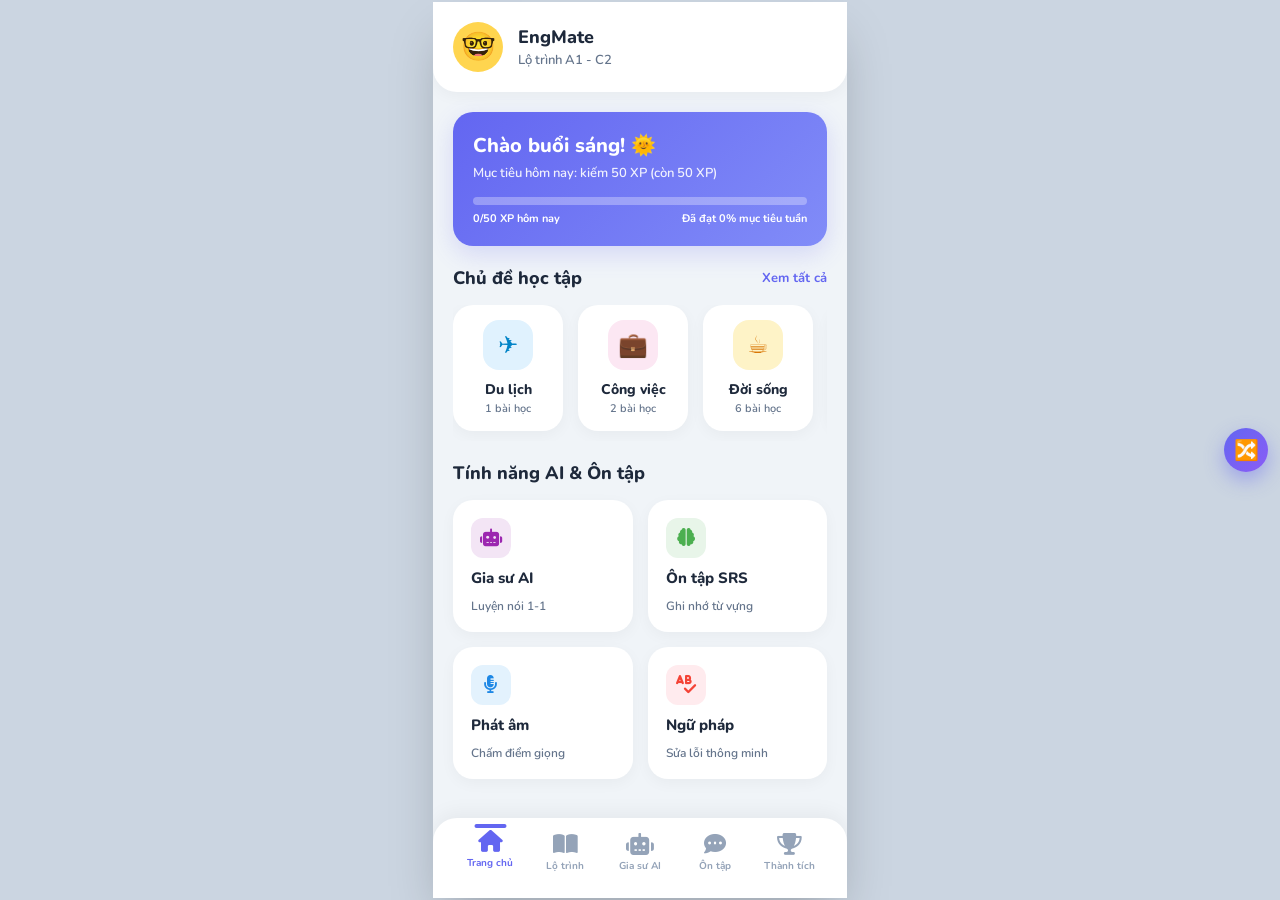
==== ai-tutor.html @ 574940b9 "EngMate: app học tiếng Anh thông minh (web + Python + Android) - Web app (HTML/CSS/JS, PWA offline):" ====
<!DOCTYPE html>
<html lang="vi">
<head>
  <meta charset="UTF-8">
  <meta name="viewport" content="width=device-width, initial-scale=1.0">
  <meta name="theme-color" content="#6366f1">
  <title>EngMate - Học Tiếng Anh</title>
  <link rel="icon" href="icon.svg" type="image/svg+xml">
  <!-- Phông chữ & biểu tượng -->
  <link rel="preconnect" href="https://fonts.googleapis.com">
  <link href="https://fonts.googleapis.com/css2?family=Nunito:wght@400;600;700;800&display=swap" rel="stylesheet">
  <link rel="stylesheet" href="https://cdnjs.cloudflare.com/ajax/libs/font-awesome/6.4.0/css/all.min.css">

  <style>
    /* ================= CSS TOÀN CỤC ================= */
    :root {
      --bg-body: #cbd5e1;       /* Màu nền viền ngoài */
      --bg-app: #f0f4f8;        /* Màu nền app */
      --white: #ffffff;
      --text-main: #1e293b;
      --text-muted: #64748b;
      --line: #e2e8f0;
      --primary: #6366f1;       /* Màu chủ đạo (tím xanh) */
      --primary-light: #eef2ff;
      --accent: #f59e0b;        /* Màu cam (XP) */
      --ok: #16a34a;
      --danger: #ef4444;
      --shadow-sm: 0 4px 15px rgba(0, 0, 0, .04);
      --shadow-md: 0 8px 25px rgba(99, 102, 241, .2);
    }

    * { box-sizing: border-box; margin: 0; padding: 0; -webkit-tap-highlight-color: transparent; }
    body {
      font-family: 'Nunito', system-ui, sans-serif; color: var(--text-main);
      background-color: var(--bg-body); display: flex; justify-content: center; align-items: center; min-height: 100vh;
    }
    button, input, textarea { font: inherit; color: inherit; }
    a { color: inherit; }

    /* Khung giả lập điện thoại */
    .app-container {
      width: 100%; max-width: 414px; height: 896px; max-height: 100vh; background-color: var(--bg-app);
      position: relative; overflow: hidden; display: flex; flex-direction: column; box-shadow: 0 25px 50px -12px rgba(0, 0, 0, .25);
    }

    /* ================= HEADER ================= */
    .app-header {
      padding: 20px; background: var(--white); display: flex; align-items: center; gap: 15px;
      border-radius: 0 0 24px 24px; box-shadow: var(--shadow-sm); z-index: 10;
    }
    .avatar { width: 50px; height: 50px; background: #ffd54f; border-radius: 50%; display: grid; place-items: center; font-size: 28px; flex: none; }
    .user-name { font-weight: 800; font-size: 18px; }
    .user-level { font-size: 13px; color: var(--text-muted); font-weight: 600; margin-top: 2px; }

    /* ================= NỘI DUNG CHÍNH ================= */
    .app-content { flex: 1; overflow-y: auto; padding: 20px 20px 110px; }
    .section-header { display: flex; justify-content: space-between; align-items: center; margin: 20px 0 15px; }
    .section-title { font-size: 18px; font-weight: 800; }
    .link-btn { background: none; border: none; font-size: 13px; color: var(--primary); font-weight: 700; cursor: pointer; text-decoration: none; }

    /* --- Banner chào mừng / tiến độ --- */
    .welcome-banner {
      background: linear-gradient(135deg, var(--primary), #818cf8); color: #fff; padding: 20px; border-radius: 20px;
      box-shadow: var(--shadow-md); position: relative; overflow: hidden;
    }
    .welcome-banner h2 { font-size: 20px; margin-bottom: 5px; font-weight: 800; }
    .welcome-banner p { font-size: 13px; opacity: .9; margin-bottom: 15px; font-weight: 600; }
    .progress-bar-bg { height: 8px; background: rgba(255, 255, 255, .3); border-radius: 4px; overflow: hidden; margin-bottom: 6px; }
    .progress-bar-fill { height: 100%; background: #fde047; width: 0; border-radius: 4px; transition: width .6s ease; }
    .banner-foot { display: flex; justify-content: space-between; font-size: 11px; font-weight: 700; }

    /* --- Chủ đề học tập (cuộn ngang) --- */
    .topics-container { display: flex; gap: 15px; overflow-x: auto; padding-bottom: 10px; scrollbar-width: none; }
    .topics-container::-webkit-scrollbar { display: none; }
    .topic-card {
      min-width: 110px; background: var(--white); padding: 15px; border: none; border-radius: 20px; text-align: center;
      box-shadow: var(--shadow-sm); cursor: pointer; transition: transform .2s;
    }
    .topic-card:active { transform: scale(.95); }
    .topic-icon { width: 50px; height: 50px; border-radius: 16px; margin: 0 auto 10px; display: grid; place-items: center; font-size: 24px; }
    .topic-title { display: block; font-size: 14px; font-weight: 800; }
    .topic-desc { display: block; font-size: 11px; color: var(--text-muted); font-weight: 600; margin-top: 2px; }
    .bg-travel { background: #e0f2fe; color: #0284c7; }
    .bg-work { background: #fce7f3; color: #db2777; }
    .bg-daily { background: #fef3c7; color: #d97706; }
    .bg-school { background: #dcfce7; color: #16a34a; }

    /* --- Tính năng nổi bật --- */
    .feature-grid { display: grid; grid-template-columns: 1fr 1fr; gap: 15px; }
    .feature-card {
      background: var(--white); padding: 18px; border: none; border-radius: 20px; box-shadow: var(--shadow-sm); text-align: left; text-decoration: none;
      display: flex; flex-direction: column; gap: 10px; cursor: pointer; transition: transform .2s;
    }
    .feature-card:active { transform: scale(.96); }
    .feature-icon { width: 40px; height: 40px; border-radius: 12px; display: grid; place-items: center; font-size: 18px; }
    .feature-title { font-weight: 800; font-size: 15px; }
    .feature-desc { font-size: 12px; color: var(--text-muted); font-weight: 600; }
    .fc-ai .feature-icon { background: #f3e5f5; color: #9c27b0; }
    .fc-pronun .feature-icon { background: #e3f2fd; color: #1e88e5; }
    .fc-grammar .feature-icon { background: #ffebee; color: #f44336; }
    .fc-srs .feature-icon { background: #e8f5e9; color: #4caf50; }

    /* ================= MÀN HÌNH & HIỆU ỨNG ================= */
    .screen { display: none; flex-direction: column; height: 100%; }
    .screen.active { display: flex; }
    .screen > * { flex-shrink: 0; }
    .screen.from-right { animation: inRight .28s ease; }
    .screen.from-left { animation: inLeft .28s ease; }
    @keyframes inRight { from { opacity: 0; transform: translateX(32px); } to { opacity: 1; transform: none; } }
    @keyframes inLeft { from { opacity: 0; transform: translateX(-32px); } to { opacity: 1; transform: none; } }
    button, .feature-card, .topic-card, .nav-item { position: relative; overflow: hidden; }
    .ripple { position: absolute; border-radius: 50%; pointer-events: none; background: currentColor; opacity: .2; transform: scale(0); animation: ripple .5s ease-out forwards; }
    @keyframes ripple { to { transform: scale(2.4); opacity: 0; } }
    .screen-title { font-size: 22px; font-weight: 800; margin-bottom: 12px; }
    .card { background: var(--white); border-radius: 20px; padding: 16px; box-shadow: var(--shadow-sm); margin-bottom: 12px; }
    .muted { color: var(--text-muted); font-size: 13px; font-weight: 600; }
    .chips { display: flex; gap: 8px; overflow-x: auto; padding-bottom: 10px; scrollbar-width: none; }
    .chips::-webkit-scrollbar { display: none; }
    .chip {
      background: var(--white); border: 1px solid var(--line); padding: 8px 14px; border-radius: 20px; white-space: nowrap; cursor: pointer;
      font-size: 13px; font-weight: 700; color: var(--text-muted);
    }
    .chip.active { background: var(--primary-light); color: var(--primary); border-color: var(--primary); }

    /* --- Lộ trình --- */
    .level-head { display: flex; align-items: center; gap: 8px; margin: 18px 0 8px; font-weight: 800; }
    .level-pill { color: #fff; font-size: 12px; font-weight: 800; padding: 3px 10px; border-radius: 99px; }
    .lesson { display: flex; align-items: center; gap: 12px; text-decoration: none; padding: 12px 14px; margin-bottom: 8px; }
    .lesson .ico { width: 44px; height: 44px; border-radius: 14px; background: var(--primary-light); display: grid; place-items: center; font-size: 22px; flex: none; }
    .lesson .grow { flex: 1; min-width: 0; }
    .lesson b { display: block; font-size: 14px; }
    .lesson.locked { opacity: .45; pointer-events: none; }

    /* --- Gia sư AI --- */
    .segment { display: flex; background: var(--white); padding: 4px; border-radius: 16px; box-shadow: var(--shadow-sm); margin-bottom: 12px; }
    .segment button { flex: 1; border: none; background: none; padding: 9px; border-radius: 12px; font-weight: 800; font-size: 13px; color: var(--text-muted); cursor: pointer; }
    .segment button.active { background: var(--primary); color: #fff; }
    .panel { display: none; flex-direction: column; flex: 1; min-height: 0; }
    .panel.active { display: flex; }
    .panel > * { flex-shrink: 0; }
    .chat-container { flex: 1 1 auto; min-height: 260px; display: flex; flex-direction: column; background: var(--white); border-radius: 24px; padding: 15px; box-shadow: var(--shadow-sm); }
    .chat-messages { flex: 1; overflow-y: auto; display: flex; flex-direction: column; gap: 12px; padding-bottom: 10px; }
    .msg { max-width: 85%; padding: 12px 16px; border-radius: 20px; font-size: 14px; line-height: 1.5; font-weight: 600; white-space: pre-wrap; word-wrap: break-word; }
    .msg-ai { background: var(--primary-light); align-self: flex-start; border-bottom-left-radius: 4px; }
    .msg-user { background: var(--primary); color: #fff; align-self: flex-end; border-bottom-right-radius: 4px; }
    .msg-system { background: #f3e8ff; color: #7e22ce; align-self: center; text-align: center; font-size: 13px; }
    .msg-error { background: #fee2e2; color: #b91c1c; align-self: center; font-size: 13px; }
    .msg a { color: var(--primary); }
    .msg .fix { display: block; margin-top: 8px; padding: 8px 10px; border-radius: 12px; background: #fff7ed; color: #9a3412; font-size: 13px; }
    .typing { font-style: italic; color: var(--text-muted); font-size: 13px; }
    .chat-input-area { display: flex; gap: 10px; margin-top: 12px; align-items: center; }
    .chat-input, .writing-textarea {
      flex: 1; min-width: 0; padding: 13px; border-radius: 18px; border: 2px solid var(--line); outline: none;
      font-size: 14px; font-weight: 600; background: var(--bg-app); transition: .3s;
    }
    .chat-input:focus, .writing-textarea:focus { border-color: var(--primary); background: #fff; }
    .round { border: none; width: 46px; height: 46px; border-radius: 50%; cursor: pointer; flex: none; display: grid; place-items: center; font-size: 17px; }
    .round.mic { color: var(--danger); background: #fee2e2; }
    .round.mic.listening { animation: pulse 1s infinite; }
    @keyframes pulse { 50% { transform: scale(1.12); } }
    .round.send { background: var(--primary); color: #fff; box-shadow: 0 4px 10px rgba(99, 102, 241, .4); }
    button:disabled { opacity: .5; cursor: not-allowed; }
    .writing-textarea { width: 100%; height: 130px; resize: none; }
    .btn-primary {
      width: 100%; margin-top: 12px; padding: 13px; border: none; border-radius: 14px; background: var(--primary); color: #fff;
      font-weight: 800; font-size: 15px; cursor: pointer; text-align: center; text-decoration: none; display: block;
    }
    .btn-primary.ghost { background: var(--primary-light); color: var(--primary); }
    .result-item { background: var(--white); border-radius: 14px; padding: 12px 14px; margin-bottom: 8px; box-shadow: var(--shadow-sm); }
    .result-label { font-size: 11px; font-weight: 800; color: var(--text-muted); text-transform: uppercase; margin-bottom: 4px; display: block; }
    .strike { text-decoration: line-through; color: var(--danger); }
    .highlight { color: var(--ok); background: #dcfce7; padding: 1px 6px; border-radius: 4px; }
    .notice { background: #fef3c7; color: #92400e; border-radius: 14px; padding: 12px 14px; font-size: 13px; font-weight: 700; }
    .notice a { color: var(--primary); }

    /* --- Ôn tập --- */
    .flashcard { min-height: 190px; display: grid; place-items: center; text-align: center; cursor: pointer; font-size: 28px; font-weight: 800; }
    .flashcard small { display: block; font-size: 14px; font-weight: 600; color: var(--text-muted); margin-top: 6px; }
    .grades { display: grid; grid-template-columns: repeat(4, 1fr); gap: 8px; }
    .grades button { border: none; border-radius: 14px; padding: 10px 4px; font-weight: 800; font-size: 13px; cursor: pointer; background: var(--primary-light); color: var(--primary); }
    .grades button[data-q="1"] { background: #fee2e2; color: #b91c1c; }
    .tag { display: inline-block; margin: 3px; padding: 3px 10px; border-radius: 99px; background: var(--primary-light); color: var(--primary); font-size: 12px; font-weight: 800; }

    /* --- Thành tích --- */
    .stat-grid { display: grid; grid-template-columns: repeat(4, 1fr); gap: 8px; }
    .stat { text-align: center; padding: 12px 4px; }
    .stat b { display: block; font-size: 18px; }
    .stat span { font-size: 11px; color: var(--text-muted); font-weight: 700; }
    .chart { display: flex; align-items: flex-end; gap: 8px; height: 120px; }
    .bar { flex: 1; height: 100%; display: flex; flex-direction: column; justify-content: flex-end; align-items: center; font-size: 11px; color: var(--text-muted); font-weight: 700; }
    .bar i { width: 100%; max-width: 30px; border-radius: 8px 8px 3px 3px; background: linear-gradient(180deg, #818cf8, var(--primary)); min-height: 3px; }
    .badges { display: grid; grid-template-columns: repeat(4, 1fr); gap: 8px; }
    .badge { text-align: center; font-size: 11px; font-weight: 700; padding: 10px 4px; }
    .badge span { display: block; font-size: 26px; }
    .badge.off { opacity: .35; filter: grayscale(1); }

    /* ================= THANH ĐIỀU HƯỚNG DƯỚI ================= */
    .bottom-nav {
      position: absolute; bottom: 0; width: 100%; background: var(--white); z-index: 10;
      display: flex; justify-content: space-between; padding: 15px 20px 25px;
      border-radius: 24px 24px 0 0; box-shadow: 0 -5px 20px rgba(0, 0, 0, .05);
    }
    .nav-item {
      background: none; border: none; color: #94a3b8; font-size: 22px; cursor: pointer; transition: .3s;
      display: flex; flex-direction: column; align-items: center; gap: 4px; width: 20%;
    }
    .nav-item span { font-size: 10px; font-weight: 700; }
    .nav-item.active { color: var(--primary); transform: translateY(-3px); }
    .nav-item.active i { animation: pop .35s ease; }
    @keyframes pop { 50% { transform: scale(1.3); } }
    .nav-item:focus-visible { outline: 2px solid var(--primary); outline-offset: 2px; border-radius: 10px; }
    .nav-indicator { position: absolute; top: 6px; left: 0; width: 32px; height: 4px; border-radius: 4px; background: var(--primary); transition: transform .35s cubic-bezier(.4, 1.4, .6, 1); }

    @media (prefers-reduced-motion: reduce) {
      .screen.from-right, .screen.from-left, .nav-item.active i, .ripple { animation: none; }
      .ripple { display: none; }
      .nav-indicator, .nav-item, .progress-bar-fill { transition: none; }
    }
  </style>
  <script src="js/demo-switcher.js" defer></script>
</head>
<body>

  <div class="app-container">
    <!-- HEADER -->
    <header class="app-header">
      <div class="avatar" id="avatar" aria-hidden="true">🤓</div>
      <div>
        <div class="user-name" id="user-name">EngMate</div>
        <div class="user-level" id="user-level">Lộ trình A1 - C2</div>
      </div>
    </header>

    <!-- NỘI DUNG CHÍNH -->
    <main class="app-content">

      <!-- MÀN HÌNH 1: TRANG CHỦ -->
      <section id="screen-home" class="screen active" aria-label="Trang chủ">
        <div class="welcome-banner">
          <h2 id="greet">Chào buổi sáng! 🌞</h2>
          <p id="goal-line">Mục tiêu hôm nay: kiếm 50 XP</p>
          <div class="progress-bar-bg" role="progressbar" aria-label="Tiến độ hôm nay" aria-valuemin="0" aria-valuemax="100" id="today-bar">
            <div class="progress-bar-fill" id="today-fill"></div>
          </div>
          <div class="banner-foot"><span id="today-text">0/50 XP hôm nay</span><span id="week-text">Đã đạt 0% mục tiêu tuần</span></div>
        </div>

        <div class="section-header">
          <h2 class="section-title">Chủ đề học tập</h2>
          <button type="button" class="link-btn" data-tab="path">Xem tất cả</button>
        </div>
        <div class="topics-container" id="topics"></div>

        <div class="section-header">
          <h2 class="section-title">Tính năng AI &amp; Ôn tập</h2>
        </div>
        <div class="feature-grid">
          <button type="button" class="feature-card fc-ai" data-tab="ai" data-mode="chat">
            <span class="feature-icon"><i class="fa-solid fa-robot" aria-hidden="true"></i></span>
            <span class="feature-title">Gia sư AI</span>
            <span class="feature-desc">Luyện nói 1-1</span>
          </button>
          <button type="button" class="feature-card fc-srs" data-tab="review">
            <span class="feature-icon"><i class="fa-solid fa-brain" aria-hidden="true"></i></span>
            <span class="feature-title">Ôn tập SRS</span>
            <span class="feature-desc" id="srs-desc">Ghi nhớ từ vựng</span>
          </button>
          <a class="feature-card fc-pronun" href="app.html#/ailab/dict">
            <span class="feature-icon"><i class="fa-solid fa-microphone-lines" aria-hidden="true"></i></span>
            <span class="feature-title">Phát âm</span>
            <span class="feature-desc">Chấm điểm giọng</span>
          </a>
          <button type="button" class="feature-card fc-grammar" data-tab="ai" data-mode="writing">
            <span class="feature-icon"><i class="fa-solid fa-spell-check" aria-hidden="true"></i></span>
            <span class="feature-title">Ngữ pháp</span>
            <span class="feature-desc">Sửa lỗi thông minh</span>
          </button>
        </div>
      </section>

      <!-- MÀN HÌNH 2: LỘ TRÌNH -->
      <section id="screen-path" class="screen" aria-label="Lộ trình">
        <h2 class="screen-title">Lộ trình của bạn</h2>
        <div class="chips" id="topic-filter" role="group" aria-label="Lọc theo chủ đề"></div>
        <div id="path-list"></div>
      </section>

      <!-- MÀN HÌNH 3: GIA SƯ AI -->
      <section id="screen-ai" class="screen" aria-label="Gia sư AI">
        <div class="segment" role="tablist" aria-label="Chế độ gia sư">
          <button type="button" class="active" data-mode="chat" role="tab">💬 Trò chuyện</button>
          <button type="button" data-mode="writing" role="tab">✍️ Sửa bài viết</button>
        </div>

        <div class="panel active" id="panel-chat">
          <div class="chips" role="group" aria-label="Chọn nhân vật AI">
            <button type="button" class="chip persona-btn active" data-persona="friend">🌴 Bạn bản xứ</button>
            <button type="button" class="chip persona-btn" data-persona="strict">💼 Nhà tuyển dụng</button>
            <button type="button" class="chip persona-btn" data-persona="guide">✈️ Du lịch</button>
          </div>
          <div class="chat-container">
            <div class="chat-messages" id="chat-box" aria-live="polite"></div>
            <form class="chat-input-area" id="chat-form">
              <button type="button" class="round mic" id="btn-mic" aria-label="Nói bằng giọng"><i class="fa-solid fa-microphone" aria-hidden="true"></i></button>
              <input type="text" class="chat-input" id="chat-input" placeholder="Nhắn tin bằng tiếng Anh..." autocomplete="off" aria-label="Tin nhắn">
              <button type="submit" class="round send" id="btn-send" aria-label="Gửi"><i class="fa-solid fa-paper-plane" aria-hidden="true"></i></button>
            </form>
          </div>
        </div>

        <div class="panel" id="panel-writing">
          <div class="card">
            <label for="writing-input" class="result-label">Đoạn văn tiếng Anh của bạn</label>
            <textarea class="writing-textarea" id="writing-input" placeholder="Ví dụ: I very like go to the park yesterday with my friend..."></textarea>
            <button type="button" class="btn-primary" id="btn-analyze">Phân tích &amp; Sửa lỗi <i class="fa-solid fa-bolt" aria-hidden="true"></i></button>
          </div>
          <div id="writing-result" aria-live="polite"></div>
        </div>
      </section>

      <!-- MÀN HÌNH 4: ÔN TẬP -->
      <section id="screen-review" class="screen" aria-label="Ôn tập">
        <h2 class="screen-title">Ôn tập ngắt quãng</h2>
        <div id="review-body"></div>
      </section>

      <!-- MÀN HÌNH 5: THÀNH TÍCH -->
      <section id="screen-achievement" class="screen" aria-label="Thành tích">
        <h2 class="screen-title">Thành tích</h2>
        <div id="achievement-body"></div>
      </section>

    </main>

    <!-- THANH ĐIỀU HƯỚNG DƯỚI -->
    <nav class="bottom-nav" aria-label="Điều hướng chính">
      <span class="nav-indicator" id="nav-indicator" aria-hidden="true"></span>
      <button type="button" class="nav-item active" data-tab="home" aria-current="page"><i class="fa-solid fa-house" aria-hidden="true"></i><span>Trang chủ</span></button>
      <button type="button" class="nav-item" data-tab="path"><i class="fa-solid fa-book-open" aria-hidden="true"></i><span>Lộ trình</span></button>
      <button type="button" class="nav-item" data-tab="ai"><i class="fa-solid fa-robot" aria-hidden="true"></i><span>Gia sư AI</span></button>
      <button type="button" class="nav-item" data-tab="review"><i class="fa-solid fa-comment-dots" aria-hidden="true"></i><span>Ôn tập</span></button>
      <button type="button" class="nav-item" data-tab="achievement"><i class="fa-solid fa-trophy" aria-hidden="true"></i><span>Thành tích</span></button>
    </nav>
  </div>

  <!-- LOGIC: dùng chung dữ liệu, AI và tiến độ với ứng dụng chính (app.html) -->
  <script type="module">
    import { LESSONS, LEVELS, LEVEL_INFO, BADGES, AGE_GROUPS, TOPICS } from './js/data.js';
    import { chatStream, aiTask, detectServer, server, listen, canListen, speak } from './js/ai.js';

    const $ = s => document.querySelector(s);
    const $$ = s => [...document.querySelectorAll(s)];
    const esc = s => String(s ?? '').replace(/[&<>"']/g, c => ({ '&': '&amp;', '<': '&lt;', '>': '&gt;', '"': '&quot;', "'": '&#39;' }[c]));
    const dayKey = d => `${d.getFullYear()}-${String(d.getMonth() + 1).padStart(2, '0')}-${String(d.getDate()).padStart(2, '0')}`;
    const daysAgo = n => { const d = new Date(); d.setDate(d.getDate() - n); return d; };
    const today = () => dayKey(new Date());
    const DAILY_GOAL = 50; // trùng nhiệm vụ "Kiếm 50 XP" của app

    // ---------- Tiến độ dùng chung với app.html ----------
    const STORE = 'engmate-v1';
    const loadState = () => { try { return JSON.parse(localStorage.getItem(STORE)) || {}; } catch { return {}; } };
    let state = loadState();
    const saveState = () => { state.updatedAt = Date.now(); localStorage.setItem(STORE, JSON.stringify(state)); };
    const apiKey = () => state.settings?.apiKey || '';
    const aiReady = () => !!apiKey() || server.ai;
    const streak = () => (state.lastDay === today() || state.lastDay === dayKey(daysAgo(1))) ? (state.streak || 0) : 0;
    const myLevel = () => state.profile?.level || 'A1';

    function gainXP(amount) {
      state = loadState();
      if (!state.profile) return; // chưa có hồ sơ: làm kiểm tra đầu vào trong app trước
      state.xp = (state.xp || 0) + amount;
      state.xpByDay = state.xpByDay || {};
      state.xpByDay[today()] = (state.xpByDay[today()] || 0) + amount;
      if (state.lastDay !== today()) {
        state.streak = state.lastDay === dayKey(daysAgo(1)) ? (state.streak || 0) + 1 : 1;
        state.lastDay = today();
      }
      saveState();
      renderHeader();
    }

    let topicFilter = 'all';

    // ---------- Header & Trang chủ ----------
    function renderHeader() {
      const p = state.profile || {};
      $('#avatar').textContent = AGE_GROUPS.find(g => g.id === p.ageGroup)?.icon || '🤓';
      $('#user-name').textContent = p.name || 'EngMate';
      $('#user-level').textContent = p.onboarded ? `Cấp ${myLevel()} · 🔥 ${streak()} ngày · ⭐ ${state.xp || 0} XP` : 'Lộ trình A1 - C2';
    }

    function renderHome() {
      const h = new Date().getHours();
      $('#greet').textContent = h < 11 ? 'Chào buổi sáng! 🌞' : h < 14 ? 'Chào buổi trưa! 🌤️' : h < 18 ? 'Chào buổi chiều! 🌇' : 'Chào buổi tối! 🌙';
      const todayXP = state.xpByDay?.[today()] || 0;
      const pct = Math.min(100, Math.round(100 * todayXP / DAILY_GOAL));
      const weekXP = Array.from({ length: 7 }, (_, i) => state.xpByDay?.[dayKey(daysAgo(i))] || 0).reduce((a, b) => a + b, 0);
      const weekPct = Math.min(100, Math.round(100 * weekXP / (DAILY_GOAL * 7)));
      $('#goal-line').textContent = pct >= 100 ? 'Tuyệt vời! Bạn đã đạt mục tiêu hôm nay 🎉' : `Mục tiêu hôm nay: kiếm ${DAILY_GOAL} XP (còn ${DAILY_GOAL - todayXP} XP)`;
      $('#today-fill').style.width = `${pct}%`;
      $('#today-bar').setAttribute('aria-valuenow', pct);
      $('#today-text').textContent = `${todayXP}/${DAILY_GOAL} XP hôm nay`;
      $('#week-text').textContent = `Đã đạt ${weekPct}% mục tiêu tuần`;
      $('#topics').innerHTML = TOPICS.map(t => `<button type="button" class="topic-card" data-topic="${t.id}">
          <span class="topic-icon ${t.cls}" aria-hidden="true">${t.icon}</span>
          <span class="topic-title">${t.name}</span>
          <span class="topic-desc">${t.lessons.length} bài học</span></button>`).join('');
      $$('#topics [data-topic]').forEach(b => b.addEventListener('click', () => { topicFilter = b.dataset.topic; switchTab('path'); }));
      const due = Object.values(state.srs || {}).filter(c => c.due <= Date.now()).length;
      $('#srs-desc').textContent = due ? `${due} từ cần ôn hôm nay` : 'Ghi nhớ từ vựng';
    }

    // ---------- Lộ trình ----------
    function renderPath() {
      $('#topic-filter').innerHTML = [{ id: 'all', icon: '📚', name: 'Tất cả' }, ...TOPICS].map(t =>
        `<button type="button" class="chip ${t.id === topicFilter ? 'active' : ''}" data-filter="${t.id}">${t.icon} ${t.name}</button>`).join('');
      $$('#topic-filter [data-filter]').forEach(b => b.addEventListener('click', () => { topicFilter = b.dataset.filter; renderPath(); }));
      const topic = TOPICS.find(t => t.id === topicFilter);
      const shown = l => !topic || topic.lessons.includes(l.id);
      const levelIdx = l => LEVELS.indexOf(l);
      $('#path-list').innerHTML = LEVELS.map(level => {
        const lessons = LESSONS.filter(l => l.level === level && shown(l));
        if (!lessons.length) return '';
        const locked = levelIdx(level) > levelIdx(myLevel());
        return `<div class="level-head"><span class="level-pill" style="background:${LEVEL_INFO[level].color}">${level}</span>${LEVEL_INFO[level].name}${locked ? ' 🔒' : ''}</div>
          ${lessons.map(l => {
            const done = state.completed?.[l.id];
            return `<a class="card lesson ${locked ? 'locked' : ''}" href="app.html#/lesson/${l.id}" ${locked ? 'aria-disabled="true" tabindex="-1"' : ''}>
              <span class="ico" aria-hidden="true">${l.icon}</span>
              <span class="grow"><b>${esc(l.title)}</b><span class="muted">${l.skill}</span></span>
              <span>${done ? '⭐'.repeat(done.stars) : locked ? '🔒' : '▶️'}</span></a>`;
          }).join('')}`;
      }).join('') + (state.profile?.onboarded ? '' : '<div class="notice">Bạn chưa làm kiểm tra đầu vào. <a href="app.html">Làm ngay</a> để mở đúng cấp độ của bạn.</div>');
    }

    // ---------- Ôn tập (SM-2, dùng chung bộ thẻ với app) ----------
    let queue = [];
    function gradeCard(card, q) {
      if (q < 3) {
        card.lapses = (card.lapses || 0) + 1;
        card.reps = 0; card.interval = 0;
        card.due = Date.now() + 10 * 60 * 1000;
      } else {
        card.reps += 1;
        card.interval = card.reps === 1 ? 1 : card.reps === 2 ? 3 : Math.round(card.interval * card.ef);
        card.due = Date.now() + card.interval * 86400000;
      }
      card.ef = Math.max(1.3, card.ef + (0.1 - (5 - q) * (0.08 + (5 - q) * 0.02)));
    }
    function renderReview(reset = true) {
      const cards = Object.values(state.srs || {});
      if (reset) queue = cards.filter(c => c.due <= Date.now()).sort((a, b) => (b.lapses || 0) - (a.lapses || 0)).slice(0, 20);
      const body = $('#review-body');
      if (!cards.length) {
        body.innerHTML = '<div class="card"><p class="muted">Chưa có thẻ từ vựng nào. Hoàn thành một bài học để thêm từ vào bộ thẻ.</p><a class="btn-primary" href="app.html#/path">Đến bài học</a></div>';
        return;
      }
      const hard = cards.filter(c => c.lapses).sort((a, b) => b.lapses - a.lapses).slice(0, 8);
      if (!queue.length) {
        const next = Math.min(...cards.map(c => c.due));
        body.innerHTML = `<div class="card" style="text-align:center"><div style="font-size:40px">🎉</div><b>Đã ôn hết thẻ đến hạn!</b>
          <p class="muted">Lần ôn tiếp theo: ${new Date(next).toLocaleString('vi-VN')}</p></div>
          ${hard.length ? `<div class="card"><b>🎯 Từ bạn hay quên</b><div>${hard.map(c => `<span class="tag">${esc(c.en)} · ${c.lapses}×</span>`).join('')}</div></div>` : ''}`;
        return;
      }
      const card = queue[0];
      body.innerHTML = `<p class="muted" style="margin-bottom:8px">${queue.length} thẻ đến hạn · tổng ${cards.length} thẻ</p>
        <button type="button" class="card flashcard" id="flashcard" style="width:100%;border:none">${esc(card.en)}<small>Chạm để lật thẻ</small></button>
        <div id="grades"></div>`;
      speak(card.en, state.settings?.speechRate || 0.95);
      $('#flashcard').addEventListener('click', () => {
        $('#flashcard').innerHTML = `${esc(card.vi)}<small>${esc(card.en)}${card.ex ? ` · <i>${esc(card.ex)}</i>` : ''}</small>`;
        $('#grades').innerHTML = `<p class="muted" style="text-align:center;margin:6px 0">Bạn nhớ từ này thế nào?</p><div class="grades">
          ${[[1, '😵 Quên'], [3, '😓 Khó'], [4, '🙂 Nhớ'], [5, '😎 Dễ']].map(([q, t]) => `<button type="button" data-q="${q}">${t}</button>`).join('')}</div>`;
        $$('#grades [data-q]').forEach(b => b.addEventListener('click', () => {
          state = loadState();
          const stored = state.srs[card.en];
          if (stored) gradeCard(stored, +b.dataset.q);
          state.reviewsDone = (state.reviewsDone || 0) + 1;
          saveState();
          gainXP(2);
          queue.shift();
          if (+b.dataset.q < 3 && stored) queue.push(stored);
          renderReview(false);
        }));
      }, { once: true });
    }

    // ---------- Thành tích ----------
    function renderAchievements() {
      const WD = ['CN', 'T2', 'T3', 'T4', 'T5', 'T6', 'T7'];
      const days = Array.from({ length: 7 }, (_, i) => daysAgo(6 - i));
      const vals = days.map(d => state.xpByDay?.[dayKey(d)] || 0);
      const max = Math.max(DAILY_GOAL, ...vals);
      const owned = new Set(state.badges || []);
      $('#achievement-body').innerHTML = `
        <div class="stat-grid">
          <div class="card stat"><b>🔥 ${streak()}</b><span>ngày liên tiếp</span></div>
          <div class="card stat"><b>⭐ ${state.xp || 0}</b><span>tổng XP</span></div>
          <div class="card stat"><b>📘 ${Object.keys(state.completed || {}).length}</b><span>bài học</span></div>
          <div class="card stat"><b>🧠 ${Object.keys(state.srs || {}).length}</b><span>từ vựng</span></div>
        </div>
        <div class="card"><b>📈 XP 7 ngày qua</b>
          <div class="chart" role="img" aria-label="XP 7 ngày qua: ${vals.join(', ')}" style="margin-top:10px">
            ${days.map((d, i) => `<div class="bar">${vals[i] || ''}<i style="height:${100 * vals[i] / max}%"></i>${WD[d.getDay()]}</div>`).join('')}
          </div></div>
        <div class="card"><b>🎖️ Huy hiệu (${owned.size}/${BADGES.length})</b>
          <div class="badges" style="margin-top:8px">${BADGES.map(b => `<div class="badge ${owned.has(b.id) ? '' : 'off'}" title="${esc(b.desc)}"><span>${b.icon}</span>${esc(b.name)}</div>`).join('')}</div></div>
        <a class="btn-primary ghost" href="app.html#/profile">🏆 Bảng xếp hạng & chứng chỉ</a>`;
    }

    // ---------- Chuyển màn hình (hiệu ứng, lịch sử, vuốt, bàn phím) ----------
    const TABS = ['home', 'path', 'ai', 'review', 'achievement'];
    const RENDER = { home: renderHome, path: renderPath, review: renderReview, achievement: renderAchievements };
    const main = $('.app-content');
    const indicator = $('#nav-indicator');
    const scrollPos = {};
    let current = null;

    function moveIndicator() {
      const btn = document.querySelector('.nav-item.active');
      if (btn) indicator.style.transform = `translateX(${btn.offsetLeft + btn.offsetWidth / 2 - indicator.offsetWidth / 2}px)`;
    }

    function switchTab(tab, push = true) {
      if (!TABS.includes(tab)) tab = 'home';
      state = loadState();
      if (tab === current) { RENDER[tab]?.(); main.scrollTo({ top: 0, behavior: 'smooth' }); return; }
      RENDER[tab]?.();
      if (current) scrollPos[current] = main.scrollTop;
      const dir = current && TABS.indexOf(tab) < TABS.indexOf(current) ? 'from-left' : 'from-right';
      $$('.screen').forEach(sc => {
        const on = sc.id === `screen-${tab}`;
        sc.classList.toggle('active', on);
        sc.classList.remove('from-left', 'from-right');
        if (on && current) { void sc.offsetWidth; sc.classList.add(dir); }
      });
      $$('.nav-item[data-tab]').forEach(n => {
        const on = n.dataset.tab === tab;
        n.classList.toggle('active', on);
        if (on) n.setAttribute('aria-current', 'page'); else n.removeAttribute('aria-current');
      });
      const first = current === null;
      current = tab;
      moveIndicator();
      main.scrollTop = scrollPos[tab] || 0;
      if (push) history.pushState({ tab }, '', '#' + tab);
      if (!first) navigator.vibrate?.(8);
    }

    $$('[data-tab]').forEach(el => el.addEventListener('click', () => {
      if (el.dataset.tab === 'path' && el.classList.contains('link-btn')) topicFilter = 'all';
      switchTab(el.dataset.tab);
      if (el.dataset.mode) setMode(el.dataset.mode);
    }));
    window.addEventListener('popstate', e => switchTab(e.state?.tab || location.hash.slice(1), false));
    window.addEventListener('resize', moveIndicator);
    $('.bottom-nav').addEventListener('keydown', e => {
      if (e.key !== 'ArrowLeft' && e.key !== 'ArrowRight') return;
      const next = TABS[(TABS.indexOf(current) + (e.key === 'ArrowRight' ? 1 : TABS.length - 1)) % TABS.length];
      switchTab(next);
      document.querySelector(`.nav-item[data-tab="${next}"]`).focus();
    });
    let touch = null;
    main.addEventListener('touchstart', e => {
      const t = e.touches[0];
      touch = e.target.closest('.chips, .topics-container, input, textarea') ? null : { x: t.clientX, y: t.clientY };
    }, { passive: true });
    main.addEventListener('touchend', e => {
      if (!touch) return;
      const t = e.changedTouches[0], dx = t.clientX - touch.x, dy = t.clientY - touch.y;
      touch = null;
      if (Math.abs(dx) < 60 || Math.abs(dx) < Math.abs(dy) * 1.5) return;
      const i = TABS.indexOf(current) + (dx < 0 ? 1 : -1);
      if (i >= 0 && i < TABS.length) switchTab(TABS[i]);
    }, { passive: true });
    document.addEventListener('pointerdown', e => {
      const el = e.target.closest('button, .feature-card, .topic-card, .nav-item');
      if (!el || el.disabled) return;
      const r = el.getBoundingClientRect(), size = Math.max(r.width, r.height);
      const dot = document.createElement('span');
      dot.className = 'ripple';
      dot.style.cssText = `width:${size}px;height:${size}px;left:${e.clientX - r.left - size / 2}px;top:${e.clientY - r.top - size / 2}px`;
      el.appendChild(dot);
      dot.addEventListener('animationend', () => dot.remove());
    });

    // ---------- Gia sư AI: chế độ Trò chuyện / Sửa bài viết ----------
    function setMode(mode) {
      $$('.segment [data-mode]').forEach(b => { b.classList.toggle('active', b.dataset.mode === mode); b.setAttribute('aria-selected', b.dataset.mode === mode); });
      $('#panel-chat').classList.toggle('active', mode === 'chat');
      $('#panel-writing').classList.toggle('active', mode === 'writing');
    }
    $$('.segment [data-mode]').forEach(b => b.addEventListener('click', () => setMode(b.dataset.mode)));

    const PERSONAS = {
      friend: { name: 'Bạn bản xứ', greeting: "Hey! Let's chat like friends. How was your day?" },
      strict: { name: 'Nhà tuyển dụng', greeting: 'Good morning. Please have a seat. Tell me about yourself.' },
      guide: { name: 'Hướng dẫn viên du lịch', greeting: 'Welcome! I will help you with flights, hotels and sightseeing. Where are we going today?' },
    };
    let persona = 'friend';
    let chatHistory = []; // hội thoại gửi cho AI (chỉ nối thêm, không sửa)
    const chatBox = $('#chat-box');
    const addMessage = (kind, html) => {
      chatBox.insertAdjacentHTML('beforeend', `<div class="msg msg-${kind}">${html}</div>`);
      chatBox.scrollTop = chatBox.scrollHeight;
      return chatBox.lastElementChild;
    };
    const formatReply = text => {
      const [body, ...fix] = esc(text).split('✏️');
      return fix.length ? `${body.trim()}<span class="fix">✏️${fix.join('✏️')}</span>` : body;
    };
    function changePersona(id) {
      if (!PERSONAS[id] || id === persona) return;
      persona = id;
      chatHistory = [];
      $$('.persona-btn').forEach(b => b.classList.toggle('active', b.dataset.persona === id));
      addMessage('system', `<b>Đã chuyển sang: ${esc(PERSONAS[id].name)}</b><br>${esc(PERSONAS[id].greeting)}`);
    }
    $$('.persona-btn').forEach(b => b.addEventListener('click', () => changePersona(b.dataset.persona)));

    const NO_AI = 'Gia sư AI chưa được bật. Hãy chạy <b>chay-app.bat</b> với ANTHROPIC_API_KEY, hoặc nhập API key trong <a href="app.html#/settings">Cài đặt</a>.';
    let busy = false;
    async function sendMessage() {
      const input = $('#chat-input');
      const text = input.value.trim();
      if (!text || busy) return;
      if (!aiReady()) { addMessage('error', NO_AI); return; }
      busy = true;
      $('#btn-send').disabled = true;
      input.value = '';
      addMessage('user', esc(text));
      chatHistory.push({ role: 'user', content: text });
      const out = addMessage('ai', '<span class="typing">AI đang suy nghĩ <i class="fa-solid fa-ellipsis fa-fade"></i></span>');
      let acc = '';
      try {
        const p = state.profile || {};
        const msg = await chatStream({
          apiKey: apiKey(),
          ctx: { level: myLevel(), ageGroup: p.ageGroup || 'worker', scenario: persona, name: p.name || '' },
          history: chatHistory,
          onText: d => { acc += d; out.innerHTML = formatReply(acc); chatBox.scrollTop = chatBox.scrollHeight; },
        });
        if (msg.stop_reason === 'refusal') {
          chatHistory.pop();
          out.textContent = 'Gia sư không thể trả lời tin nhắn này. Hãy thử nói khác đi nhé.';
        } else {
          chatHistory.push({ role: 'assistant', content: msg.content });
          const reply = msg.content.filter(b => b.type === 'text').map(b => b.text).join('');
          out.innerHTML = formatReply(reply);
          speak(reply.split('✏️')[0], state.settings?.speechRate || 0.95);
          gainXP(5);
        }
      } catch (e) {
        chatHistory.pop();
        out.className = 'msg msg-error';
        out.textContent = '⚠️ ' + e.message;
      }
      busy = false;
      $('#btn-send').disabled = false;
      input.focus();
    }
    $('#chat-form').addEventListener('submit', e => { e.preventDefault(); sendMessage(); });

    const mic = $('#btn-mic');
    mic.disabled = !canListen;
    if (!canListen) mic.title = 'Trình duyệt này không hỗ trợ nhận dạng giọng nói (hãy dùng Chrome/Edge)';
    mic.addEventListener('click', async () => {
      mic.classList.add('listening');
      try { $('#chat-input').value = await listen(); $('#chat-input').focus(); }
      catch (e) { addMessage('error', esc(e.message)); }
      mic.classList.remove('listening');
    });

    $('#btn-analyze').addEventListener('click', async () => {
      const text = $('#writing-input').value.trim();
      const box = $('#writing-result');
      if (text.length < 10) { box.innerHTML = '<div class="notice">Vui lòng nhập một đoạn văn dài hơn để AI phân tích!</div>'; return; }
      if (!aiReady()) { box.innerHTML = `<div class="notice">${NO_AI}</div>`; return; }
      const btn = $('#btn-analyze');
      const label = btn.innerHTML;
      btn.disabled = true;
      btn.innerHTML = 'Đang phân tích... <i class="fa-solid fa-spinner fa-spin"></i>';
      try {
        const r = await aiTask({ apiKey: apiKey(), task: 'write', level: myLevel(), input: text });
        const item = (label, from, to, note) => `<div class="result-item"><span class="result-label">${label}</span>
          <div><span class="strike">${esc(from)}</span> → <span class="highlight">${esc(to)}</span></div><div class="muted">${esc(note)}</div></div>`;
        box.innerHTML = `<div class="result-item"><span class="result-label">Điểm ${Math.max(0, Math.min(10, r.score))}/10</span><div class="muted">${esc(r.summary_vi)}</div></div>
          ${r.corrections.map(c => item('Lỗi ngữ pháp', c.original, c.corrected, c.explanation_vi)).join('')}
          ${r.upgrades.map(u => item('Nâng cấp từ vựng', u.original, u.better, u.note_vi)).join('')}
          <div class="result-item"><span class="result-label">Bản viết hay hơn</span><div>${esc(r.improved_version)}</div></div>`;
        gainXP(20);
      } catch (e) {
        box.innerHTML = `<div class="notice">⚠️ ${esc(e.message)}</div>`;
      }
      btn.disabled = false;
      btn.innerHTML = label;
    });

    // ---------- Khởi động ----------
    renderHeader();
    const startTab = TABS.includes(location.hash.slice(1)) ? location.hash.slice(1) : 'home';
    history.replaceState({ tab: startTab }, '', '#' + startTab);
    switchTab(startTab, false);
    document.fonts?.ready.then(moveIndicator);
    addMessage('ai', esc("Hey there! I'm your AI tutor. What would you like to talk about today? (Hãy thử gõ tiếng Anh nhé!)"));
    window.addEventListener('storage', () => { state = loadState(); renderHeader(); RENDER[current]?.(); });
    detectServer().then(() => { if (!aiReady()) addMessage('system', NO_AI); });
  </script>
</body>
</html>
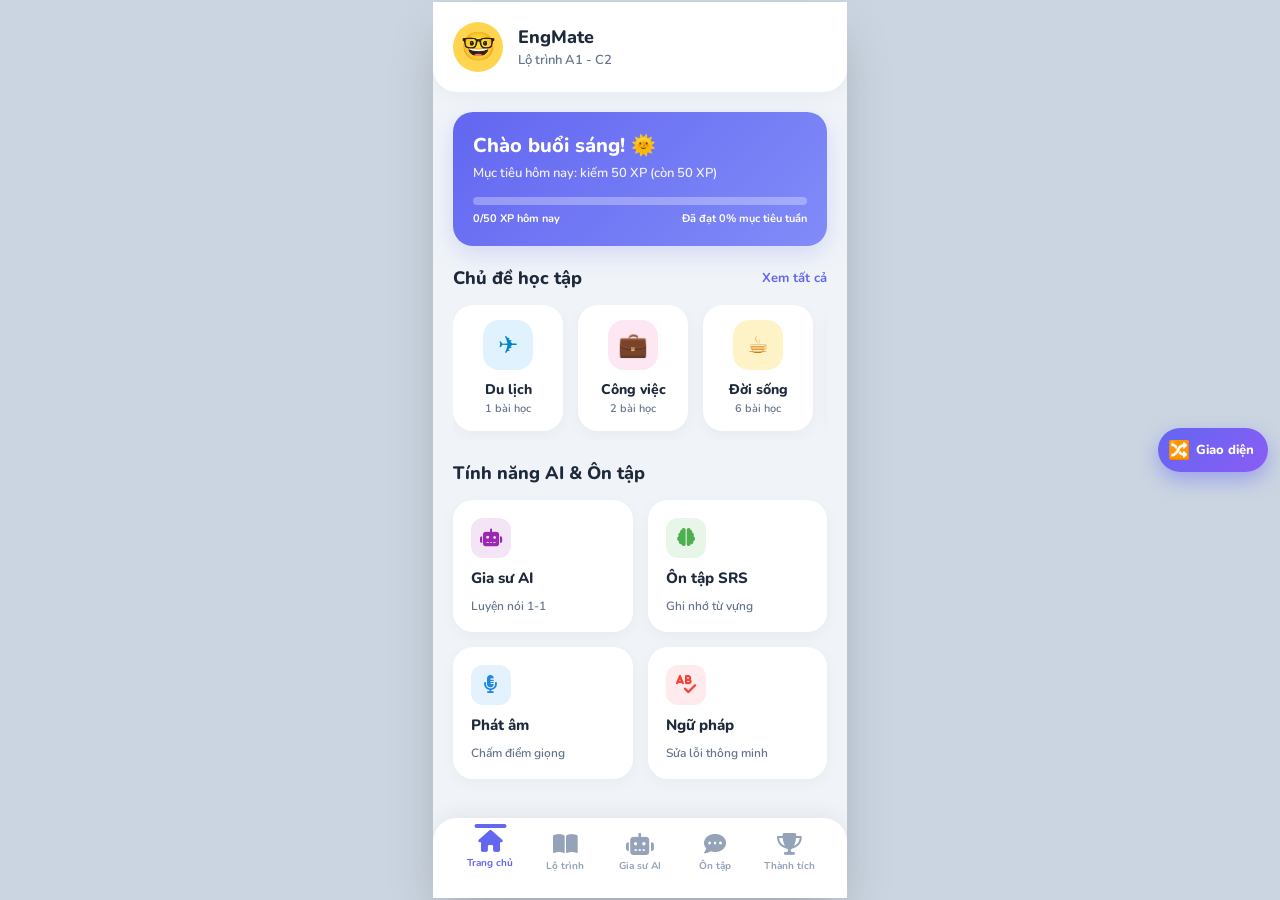
==== commit 267aad84: "Chạy được khi mở file trực tiếp; nút chuyển giao diện dễ thấy hơn - Bỏ ES module: data.js, ai.js, ap" ====
--- a/ai-tutor.html
+++ b/ai-tutor.html
@@ -344,9 +344,10 @@
   </div>
 
   <!-- LOGIC: dùng chung dữ liệu, AI và tiến độ với ứng dụng chính (app.html) -->
+  <script src="js/data.js"></script>
+  <script src="js/prompts.js"></script>
+  <script src="js/ai.js"></script>
   <script type="module">
-    import { LESSONS, LEVELS, LEVEL_INFO, BADGES, AGE_GROUPS, TOPICS } from './js/data.js';
-    import { chatStream, aiTask, detectServer, server, listen, canListen, speak } from './js/ai.js';
 
     const $ = s => document.querySelector(s);
     const $$ = s => [...document.querySelectorAll(s)];
